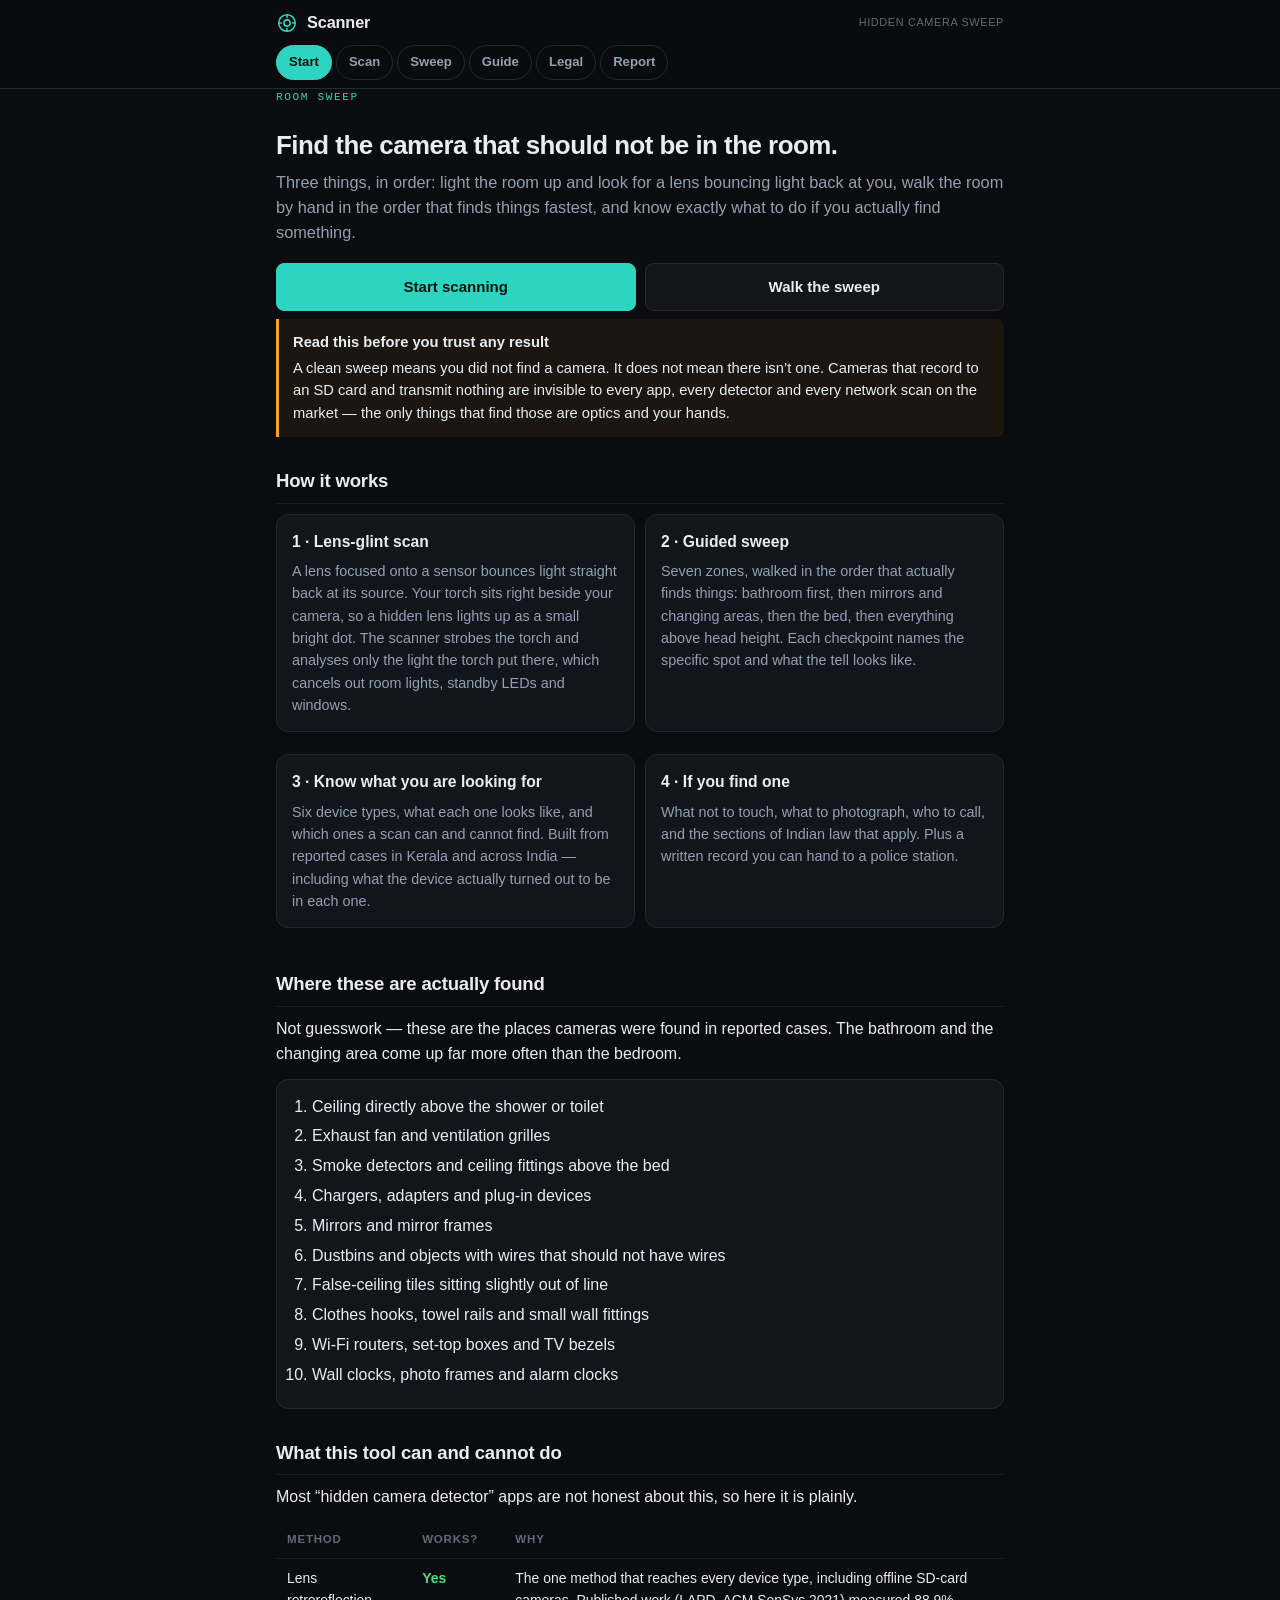
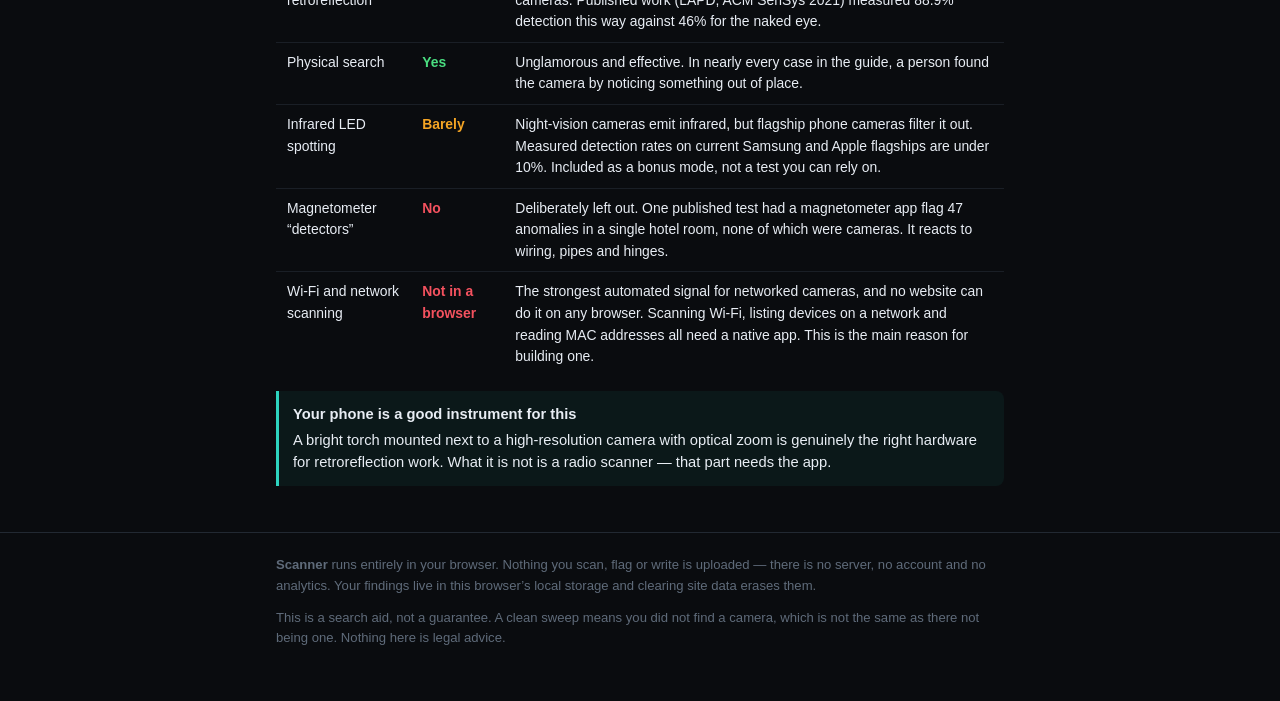
==== index.html @ 2ef31e7d "Add Scanner: browser-based hidden camera sweep tool A static, dependency-free site for sweeping a ro" ====
<!DOCTYPE html>
<html lang="en">
<head>
<meta charset="utf-8">
<meta name="viewport" content="width=device-width, initial-scale=1, viewport-fit=cover">
<title>Scanner &mdash; find hidden cameras in a room</title>
<meta name="description" content="A browser tool for sweeping a room for hidden cameras: lens-glint scanning with your phone camera, a guided physical search, and what to do under Indian law if you find one.">
<meta name="theme-color" content="#0a0c0f">
<link rel="manifest" href="manifest.webmanifest">
<link rel="icon" href="assets/icon.svg" type="image/svg+xml">
<link rel="stylesheet" href="css/app.css">
</head>
<body>
<header class="topbar">
  <div class="topbar-inner">
    <a class="brand" href="index.html">
      <svg width="22" height="22" viewBox="0 0 24 24" fill="none" aria-hidden="true">
        <circle cx="12" cy="12" r="9" stroke="#2dd4bf" stroke-width="1.7"/>
        <circle cx="12" cy="12" r="3.4" stroke="#2dd4bf" stroke-width="1.7"/>
        <path d="M12 3v3M12 18v3M3 12h3M18 12h3" stroke="#2dd4bf" stroke-width="1.7" stroke-linecap="round"/>
      </svg>
      Scanner
    </a>
    <span class="brand-sub">hidden camera sweep</span>
  </div>
  <nav class="tabs" aria-label="Sections">
    <a class="tab" href="index.html">Start</a>
    <a class="tab" href="scan.html">Scan</a>
    <a class="tab" href="sweep.html">Sweep</a>
    <a class="tab" href="guide.html">Guide</a>
    <a class="tab" href="legal.html">Legal</a>
    <a class="tab" href="report.html">Report</a>
  </nav>
</header>

<main class="wrap">

  <p class="eyebrow">Room sweep</p>
  <h1>Find the camera that should not be in the room.</h1>
  <p class="lede">Three things, in order: light the room up and look for a lens bouncing light back at you, walk the room by hand in the order that finds things fastest, and know exactly what to do if you actually find something.</p>

  <div class="btn-row" style="margin: 18px 0 8px;">
    <a class="btn btn-primary" href="scan.html">Start scanning</a>
    <a class="btn" href="sweep.html">Walk the sweep</a>
  </div>

  <div class="note warn">
    <strong>Read this before you trust any result</strong>
    A clean sweep means you did not find a camera. It does not mean there isn&rsquo;t one. Cameras that record to an SD card and transmit nothing are invisible to every app, every detector and every network scan on the market &mdash; the only things that find those are optics and your hands.
  </div>

  <h2>How it works</h2>

  <div class="grid two">
    <a class="card card-link" href="scan.html">
      <h3>1 &middot; Lens-glint scan</h3>
      <p>A lens focused onto a sensor bounces light straight back at its source. Your torch sits right beside your camera, so a hidden lens lights up as a small bright dot. The scanner strobes the torch and analyses only the light the torch put there, which cancels out room lights, standby LEDs and windows.</p>
    </a>
    <a class="card card-link" href="sweep.html">
      <h3>2 &middot; Guided sweep</h3>
      <p>Seven zones, walked in the order that actually finds things: bathroom first, then mirrors and changing areas, then the bed, then everything above head height. Each checkpoint names the specific spot and what the tell looks like.</p>
    </a>
    <a class="card card-link" href="guide.html">
      <h3>3 &middot; Know what you are looking for</h3>
      <p>Six device types, what each one looks like, and which ones a scan can and cannot find. Built from reported cases in Kerala and across India &mdash; including what the device actually turned out to be in each one.</p>
    </a>
    <a class="card card-link" href="legal.html">
      <h3>4 &middot; If you find one</h3>
      <p>What not to touch, what to photograph, who to call, and the sections of Indian law that apply. Plus a written record you can hand to a police station.</p>
    </a>
  </div>

  <h2>Where these are actually found</h2>
  <p>Not guesswork &mdash; these are the places cameras were found in reported cases. The bathroom and the changing area come up far more often than the bedroom.</p>
  <div class="card"><ol id="hotspots" style="margin:0"></ol></div>

  <h2>What this tool can and cannot do</h2>
  <p>Most &ldquo;hidden camera detector&rdquo; apps are not honest about this, so here it is plainly.</p>

  <div class="table-scroll">
    <table>
      <thead><tr><th>Method</th><th>Works?</th><th>Why</th></tr></thead>
      <tbody>
        <tr>
          <td>Lens retroreflection</td>
          <td><span class="yes">Yes</span></td>
          <td>The one method that reaches every device type, including offline SD-card cameras. Published work (LAPD, ACM SenSys 2021) measured 88.9% detection this way against 46% for the naked eye.</td>
        </tr>
        <tr>
          <td>Physical search</td>
          <td><span class="yes">Yes</span></td>
          <td>Unglamorous and effective. In nearly every case in the guide, a person found the camera by noticing something out of place.</td>
        </tr>
        <tr>
          <td>Infrared LED spotting</td>
          <td><span class="partial">Barely</span></td>
          <td>Night-vision cameras emit infrared, but flagship phone cameras filter it out. Measured detection rates on current Samsung and Apple flagships are under 10%. Included as a bonus mode, not a test you can rely on.</td>
        </tr>
        <tr>
          <td>Magnetometer &ldquo;detectors&rdquo;</td>
          <td><span class="no">No</span></td>
          <td>Deliberately left out. One published test had a magnetometer app flag 47 anomalies in a single hotel room, none of which were cameras. It reacts to wiring, pipes and hinges.</td>
        </tr>
        <tr>
          <td>Wi-Fi and network scanning</td>
          <td><span class="no">Not in a browser</span></td>
          <td>The strongest automated signal for networked cameras, and no website can do it on any browser. Scanning Wi-Fi, listing devices on a network and reading MAC addresses all need a native app. This is the main reason for building one.</td>
        </tr>
      </tbody>
    </table>
  </div>

  <div class="note">
    <strong>Your phone is a good instrument for this</strong>
    A bright torch mounted next to a high-resolution camera with optical zoom is genuinely the right hardware for retroreflection work. What it is not is a radio scanner &mdash; that part needs the app.
  </div>

</main>

<footer>
  <div class="wrap">
    <p><strong>Scanner</strong> runs entirely in your browser. Nothing you scan, flag or write is uploaded &mdash; there is no server, no account and no analytics. Your findings live in this browser&rsquo;s local storage and clearing site data erases them.</p>
    <p>This is a search aid, not a guarantee. A clean sweep means you did not find a camera, which is not the same as there not being one. Nothing here is legal advice.</p>
  </div>
</footer>
<script src="js/data.js"></script>
<script src="js/app.js"></script>
<script>
document.addEventListener('DOMContentLoaded', function () {
  var ol = document.getElementById('hotspots');
  HOTSPOTS_TOP.forEach(function (h) {
    var li = document.createElement('li');
    li.textContent = h;
    ol.appendChild(li);
  });
});
</script>
</body>
</html>
---- css/app.css ----
/* Scanner — hidden camera detection field tool.
   Dark-first: this gets used in dim hotel rooms at night. */

:root {
  --bg: #0a0c0f;
  --bg-raised: #12161c;
  --bg-sunken: #06080a;
  --line: #222932;
  --line-soft: #1a1f26;

  --text: #e8edf4;
  --text-dim: #93a0b1;
  --text-faint: #5f6b7a;

  --accent: #2dd4bf;
  --accent-dim: #0f766e;
  --warn: #f5a524;
  --danger: #f4525f;
  --ok: #4ade80;

  --radius: 12px;
  --radius-sm: 8px;
  --gutter: 16px;
  --maxw: 760px;

  --mono: ui-monospace, SFMono-Regular, "SF Mono", Menlo, Consolas, monospace;
  --sans: -apple-system, BlinkMacSystemFont, "Segoe UI", Roboto, "Helvetica Neue", Arial, sans-serif;
}

* { box-sizing: border-box; }

html { -webkit-text-size-adjust: 100%; }

body {
  margin: 0;
  background: var(--bg);
  color: var(--text);
  font-family: var(--sans);
  font-size: 16px;
  line-height: 1.55;
  -webkit-font-smoothing: antialiased;
  overscroll-behavior-y: contain;
}

a { color: var(--accent); text-decoration: none; }
a:hover { text-decoration: underline; }

.wrap {
  max-width: var(--maxw);
  margin: 0 auto;
  padding: 0 var(--gutter);
}

/* ---------- header / nav ---------- */

.topbar {
  position: sticky;
  top: 0;
  z-index: 50;
  background: rgba(10, 12, 15, 0.92);
  backdrop-filter: blur(12px);
  -webkit-backdrop-filter: blur(12px);
  border-bottom: 1px solid var(--line);
}

.topbar-inner {
  max-width: var(--maxw);
  margin: 0 auto;
  padding: 10px var(--gutter);
  display: flex;
  align-items: center;
  gap: 10px;
}

.brand {
  display: flex;
  align-items: center;
  gap: 9px;
  font-weight: 700;
  letter-spacing: -0.01em;
  color: var(--text);
  font-size: 1.02rem;
}
.brand:hover { text-decoration: none; }
.brand svg { display: block; }

.brand-sub {
  font-size: 0.68rem;
  font-weight: 500;
  color: var(--text-faint);
  letter-spacing: 0.06em;
  text-transform: uppercase;
  margin-left: auto;
}

.tabs {
  display: flex;
  gap: 4px;
  overflow-x: auto;
  scrollbar-width: none;
  max-width: var(--maxw);
  margin: 0 auto;
  padding: 0 var(--gutter) 8px;
}
.tabs::-webkit-scrollbar { display: none; }

.tab {
  flex: 0 0 auto;
  padding: 6px 12px;
  border-radius: 999px;
  font-size: 0.82rem;
  font-weight: 600;
  color: var(--text-dim);
  border: 1px solid var(--line);
  white-space: nowrap;
}
.tab:hover { text-decoration: none; color: var(--text); border-color: var(--text-faint); }
.tab[aria-current="page"] {
  background: var(--accent);
  border-color: var(--accent);
  color: #04120f;
}

/* ---------- typography ---------- */

h1 {
  font-size: 1.62rem;
  line-height: 1.22;
  letter-spacing: -0.02em;
  margin: 24px 0 8px;
}
h2 {
  font-size: 1.16rem;
  letter-spacing: -0.01em;
  margin: 30px 0 10px;
  padding-bottom: 7px;
  border-bottom: 1px solid var(--line-soft);
}
h3 { font-size: 0.98rem; margin: 20px 0 6px; }

p { margin: 0 0 12px; }

.lede { color: var(--text-dim); font-size: 1.02rem; }

.eyebrow {
  font-family: var(--mono);
  font-size: 0.7rem;
  letter-spacing: 0.14em;
  text-transform: uppercase;
  color: var(--accent);
  margin: 0 0 4px;
}

small, .small { font-size: 0.82rem; color: var(--text-dim); }

code {
  font-family: var(--mono);
  font-size: 0.86em;
  background: var(--bg-sunken);
  border: 1px solid var(--line-soft);
  padding: 1px 5px;
  border-radius: 5px;
}

ul, ol { padding-left: 20px; margin: 0 0 12px; }
li { margin-bottom: 5px; }

hr { border: 0; border-top: 1px solid var(--line); margin: 28px 0; }

/* ---------- cards / callouts ---------- */

.card {
  background: var(--bg-raised);
  border: 1px solid var(--line);
  border-radius: var(--radius);
  padding: 15px;
  margin: 0 0 12px;
}

.card-link { display: block; color: inherit; }
.card-link:hover { text-decoration: none; border-color: var(--accent-dim); background: #151b22; }
.card-link h3 { margin-top: 0; }
.card-link p { margin-bottom: 0; color: var(--text-dim); font-size: 0.9rem; }

.note {
  border-left: 3px solid var(--accent);
  background: rgba(45, 212, 191, 0.06);
  border-radius: 0 var(--radius-sm) var(--radius-sm) 0;
  padding: 12px 14px;
  margin: 0 0 14px;
  font-size: 0.92rem;
}
.note.warn { border-left-color: var(--warn); background: rgba(245, 165, 36, 0.07); }
.note.danger { border-left-color: var(--danger); background: rgba(244, 82, 95, 0.07); }
.note strong:first-child { display: block; margin-bottom: 3px; }
.note :last-child { margin-bottom: 0; }

/* ---------- buttons ---------- */

.btn {
  display: inline-flex;
  align-items: center;
  justify-content: center;
  gap: 7px;
  min-height: 46px;
  padding: 11px 18px;
  border-radius: var(--radius-sm);
  border: 1px solid var(--line);
  background: var(--bg-raised);
  color: var(--text);
  font: inherit;
  font-weight: 600;
  font-size: 0.94rem;
  cursor: pointer;
  text-align: center;
  -webkit-tap-highlight-color: transparent;
}
.btn:hover { text-decoration: none; border-color: var(--text-faint); }
.btn:active { transform: translateY(1px); }
.btn:disabled { opacity: 0.4; cursor: not-allowed; }

.btn-primary {
  background: var(--accent);
  border-color: var(--accent);
  color: #04120f;
}
.btn-primary:hover { background: #4fe0cf; border-color: #4fe0cf; }

.btn-danger { border-color: var(--danger); color: var(--danger); }
.btn-block { display: flex; width: 100%; }
.btn-sm { min-height: 36px; padding: 7px 12px; font-size: 0.84rem; }

.btn-row { display: flex; gap: 9px; flex-wrap: wrap; }
.btn-row > .btn { flex: 1 1 140px; }

/* ---------- scanner ---------- */

.stage {
  position: relative;
  width: 100%;
  aspect-ratio: 3 / 4;
  background: #000;
  border-radius: var(--radius);
  overflow: hidden;
  border: 1px solid var(--line);
}
@media (min-width: 620px) { .stage { aspect-ratio: 4 / 3; } }

.stage video,
.stage canvas.overlay {
  position: absolute;
  inset: 0;
  width: 100%;
  height: 100%;
}
.stage video { object-fit: cover; }
.stage canvas.overlay { object-fit: cover; pointer-events: none; }

.stage-msg {
  position: absolute;
  inset: 0;
  display: flex;
  flex-direction: column;
  align-items: center;
  justify-content: center;
  gap: 10px;
  text-align: center;
  padding: 24px;
  color: var(--text-dim);
  font-size: 0.9rem;
}

.hud {
  position: absolute;
  left: 10px;
  top: 10px;
  right: 10px;
  display: flex;
  align-items: flex-start;
  justify-content: space-between;
  gap: 8px;
  pointer-events: none;
}

.hud-pill {
  font-family: var(--mono);
  font-size: 0.68rem;
  letter-spacing: 0.06em;
  text-transform: uppercase;
  background: rgba(6, 8, 10, 0.78);
  border: 1px solid var(--line);
  border-radius: 999px;
  padding: 4px 10px;
  color: var(--text-dim);
  backdrop-filter: blur(6px);
  -webkit-backdrop-filter: blur(6px);
}
.hud-pill.hot { border-color: var(--danger); color: var(--danger); }
.hud-pill.live { border-color: var(--accent); color: var(--accent); }

.verdict {
  margin: 10px 0 0;
  padding: 13px 15px;
  border-radius: var(--radius);
  border: 1px solid var(--line);
  background: var(--bg-raised);
  display: flex;
  align-items: center;
  gap: 12px;
  min-height: 62px;
}
.verdict-dot {
  flex: 0 0 auto;
  width: 11px; height: 11px;
  border-radius: 50%;
  background: var(--text-faint);
}
.verdict.clear { border-color: var(--accent-dim); }
.verdict.clear .verdict-dot { background: var(--ok); box-shadow: 0 0 10px var(--ok); }
.verdict.maybe { border-color: var(--warn); }
.verdict.maybe .verdict-dot { background: var(--warn); box-shadow: 0 0 10px var(--warn); }
.verdict.hit { border-color: var(--danger); background: rgba(244, 82, 95, 0.08); }
.verdict.hit .verdict-dot { background: var(--danger); box-shadow: 0 0 12px var(--danger); }
.verdict-text { flex: 1; min-width: 0; }
.verdict-title { font-weight: 700; font-size: 0.98rem; }
.verdict-sub { font-size: 0.83rem; color: var(--text-dim); }

/* mode switch */
.segmented {
  display: flex;
  gap: 4px;
  background: var(--bg-sunken);
  border: 1px solid var(--line);
  border-radius: var(--radius-sm);
  padding: 4px;
  margin: 12px 0;
}
.segmented button {
  flex: 1;
  min-height: 40px;
  border: 0;
  border-radius: 6px;
  background: transparent;
  color: var(--text-dim);
  font: inherit;
  font-size: 0.85rem;
  font-weight: 600;
  cursor: pointer;
  -webkit-tap-highlight-color: transparent;
}
.segmented button[aria-pressed="true"] { background: var(--accent); color: #04120f; }

.slider-row { display: flex; align-items: center; gap: 12px; margin: 4px 0 10px; }
.slider-row label { font-size: 0.85rem; color: var(--text-dim); flex: 0 0 auto; }
.slider-row input[type="range"] { flex: 1; accent-color: var(--accent); min-height: 32px; }
.slider-row output { font-family: var(--mono); font-size: 0.8rem; color: var(--accent); min-width: 3ch; text-align: right; }

/* ---------- sweep ---------- */

.progress {
  height: 5px;
  border-radius: 999px;
  background: var(--bg-sunken);
  border: 1px solid var(--line-soft);
  overflow: hidden;
  margin: 12px 0;
}
.progress > i {
  display: block;
  height: 100%;
  background: var(--accent);
  transition: width 0.25s ease;
}

.zone-nav { display: flex; gap: 5px; overflow-x: auto; scrollbar-width: none; padding-bottom: 6px; margin-bottom: 4px; }
.zone-nav::-webkit-scrollbar { display: none; }
.zone-chip {
  flex: 0 0 auto;
  border: 1px solid var(--line);
  background: var(--bg-raised);
  color: var(--text-dim);
  border-radius: 999px;
  padding: 6px 12px;
  font: inherit;
  font-size: 0.8rem;
  font-weight: 600;
  cursor: pointer;
  white-space: nowrap;
}
.zone-chip[aria-pressed="true"] { border-color: var(--accent); color: var(--accent); }
.zone-chip.done { border-color: var(--accent-dim); color: var(--ok); }

.check {
  display: flex;
  gap: 12px;
  padding: 13px 0;
  border-bottom: 1px solid var(--line-soft);
  align-items: flex-start;
}
.check:last-child { border-bottom: 0; }
.check-body { flex: 1; min-width: 0; }
.check-title { font-weight: 600; font-size: 0.95rem; margin-bottom: 2px; }
.check-hint { font-size: 0.85rem; color: var(--text-dim); }
.check-case {
  font-size: 0.78rem;
  color: var(--text-faint);
  margin-top: 4px;
  font-style: italic;
}
.check-acts { display: flex; flex-direction: column; gap: 5px; flex: 0 0 auto; }
.check-acts button {
  width: 42px; height: 34px;
  border-radius: 7px;
  border: 1px solid var(--line);
  background: var(--bg-sunken);
  color: var(--text-faint);
  font: inherit; font-size: 0.95rem;
  cursor: pointer;
  -webkit-tap-highlight-color: transparent;
}
.check-acts button[aria-pressed="true"][data-act="ok"] { border-color: var(--ok); color: var(--ok); }
.check-acts button[aria-pressed="true"][data-act="flag"] { border-color: var(--danger); color: var(--danger); background: rgba(244,82,95,0.1); }
.check.flagged { background: rgba(244, 82, 95, 0.05); }

/* ---------- tables ---------- */

.table-scroll { overflow-x: auto; margin: 0 0 14px; -webkit-overflow-scrolling: touch; }
table { border-collapse: collapse; width: 100%; font-size: 0.87rem; min-width: 480px; }
th, td { text-align: left; padding: 9px 11px; border-bottom: 1px solid var(--line-soft); vertical-align: top; }
th { color: var(--text-faint); font-size: 0.72rem; text-transform: uppercase; letter-spacing: 0.07em; font-weight: 600; }
tbody tr:last-child td { border-bottom: 0; }
td .yes { color: var(--ok); font-weight: 700; }
td .no { color: var(--danger); font-weight: 700; }
td .partial { color: var(--warn); font-weight: 700; }

/* ---------- misc ---------- */

.grid { display: grid; gap: 10px; }
@media (min-width: 560px) { .grid.two { grid-template-columns: 1fr 1fr; } }

.tag {
  display: inline-block;
  font-family: var(--mono);
  font-size: 0.68rem;
  letter-spacing: 0.05em;
  text-transform: uppercase;
  padding: 2px 7px;
  border-radius: 4px;
  border: 1px solid var(--line);
  color: var(--text-faint);
  margin-right: 5px;
}
.tag.web { border-color: var(--accent-dim); color: var(--accent); }
.tag.app { border-color: var(--warn); color: var(--warn); }

.empty { color: var(--text-faint); font-style: italic; padding: 18px 0; text-align: center; }

.findings-item {
  border: 1px solid var(--line);
  border-left: 3px solid var(--danger);
  border-radius: var(--radius-sm);
  padding: 11px 13px;
  margin-bottom: 9px;
  background: var(--bg-raised);
}
.findings-item h4 { margin: 0 0 3px; font-size: 0.93rem; }
.findings-item .meta { font-family: var(--mono); font-size: 0.73rem; color: var(--text-faint); }

textarea.report-out {
  width: 100%;
  min-height: 280px;
  background: var(--bg-sunken);
  border: 1px solid var(--line);
  border-radius: var(--radius-sm);
  color: var(--text);
  font-family: var(--mono);
  font-size: 0.8rem;
  line-height: 1.5;
  padding: 12px;
  resize: vertical;
}

footer {
  margin-top: 46px;
  padding: 22px 0 40px;
  border-top: 1px solid var(--line);
  color: var(--text-faint);
  font-size: 0.82rem;
}
footer a { color: var(--text-dim); }

.sr-only {
  position: absolute; width: 1px; height: 1px;
  padding: 0; margin: -1px; overflow: hidden;
  clip: rect(0,0,0,0); white-space: nowrap; border: 0;
}
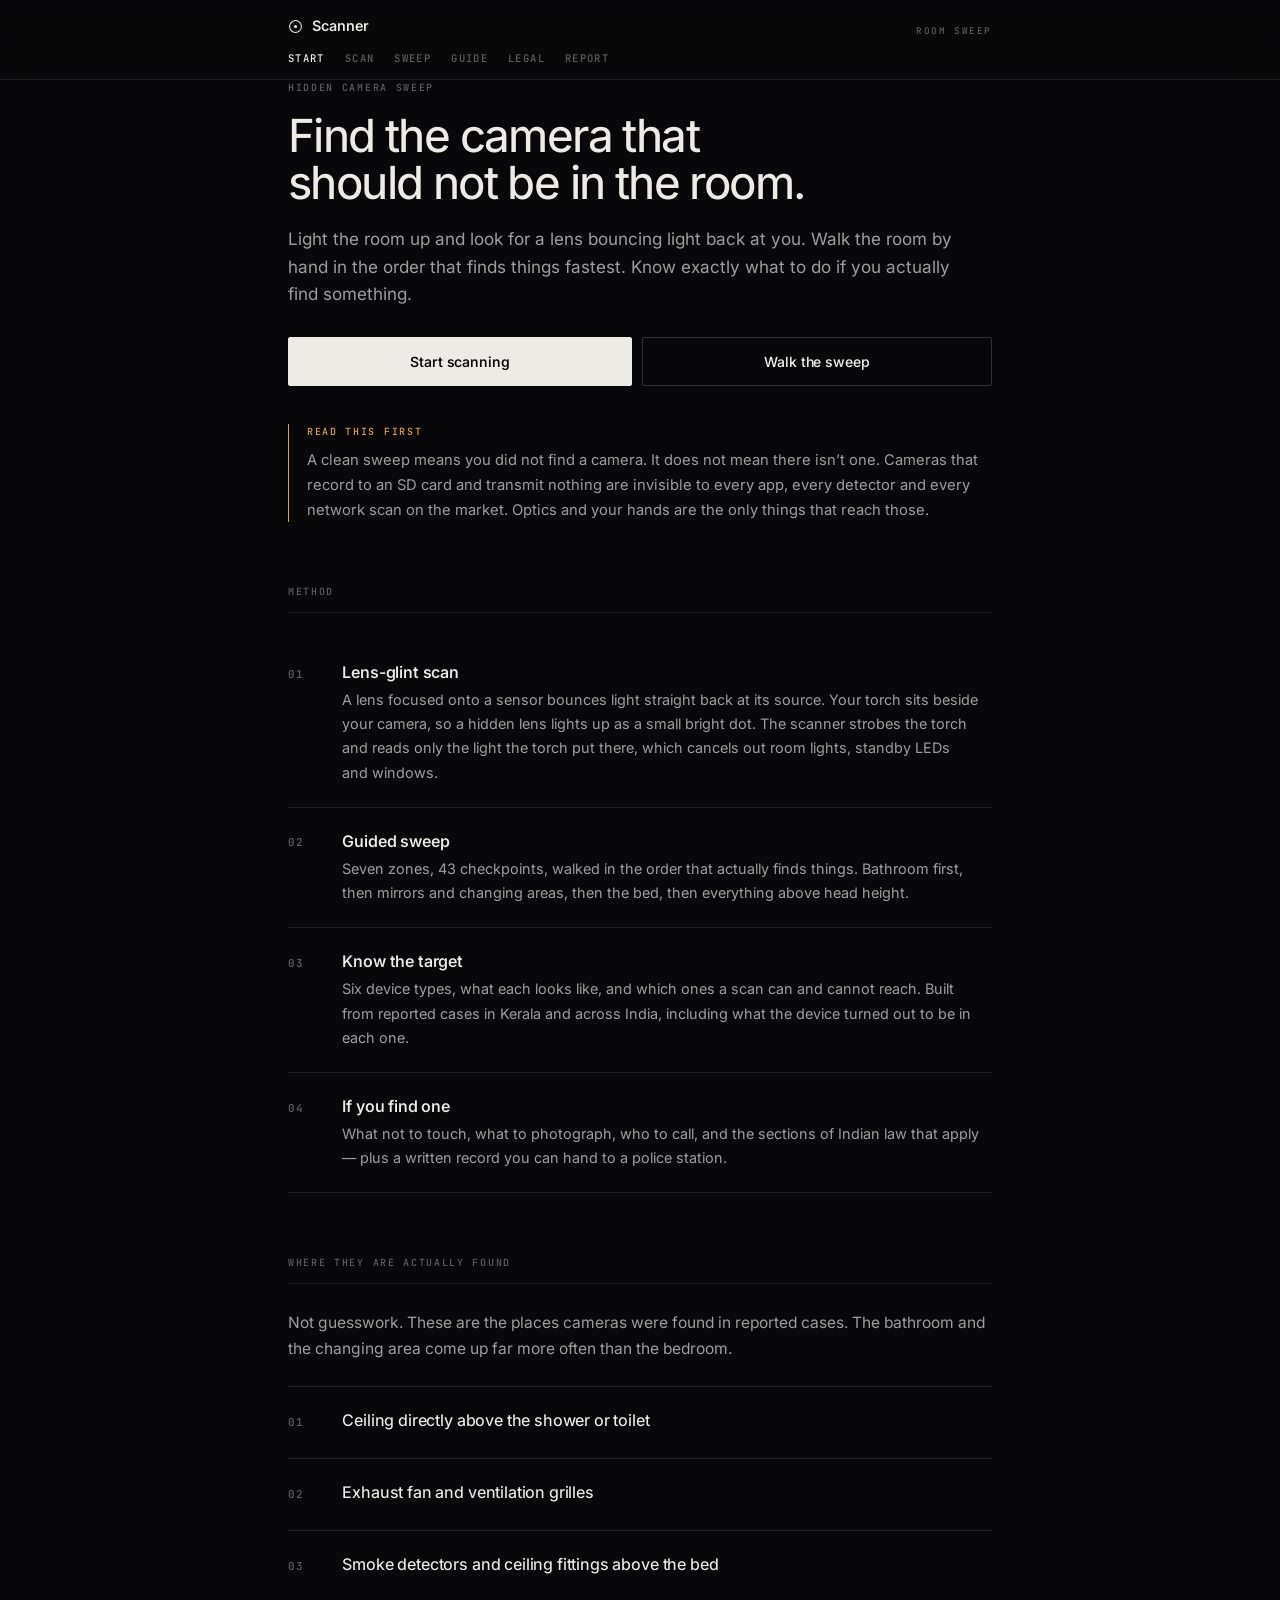
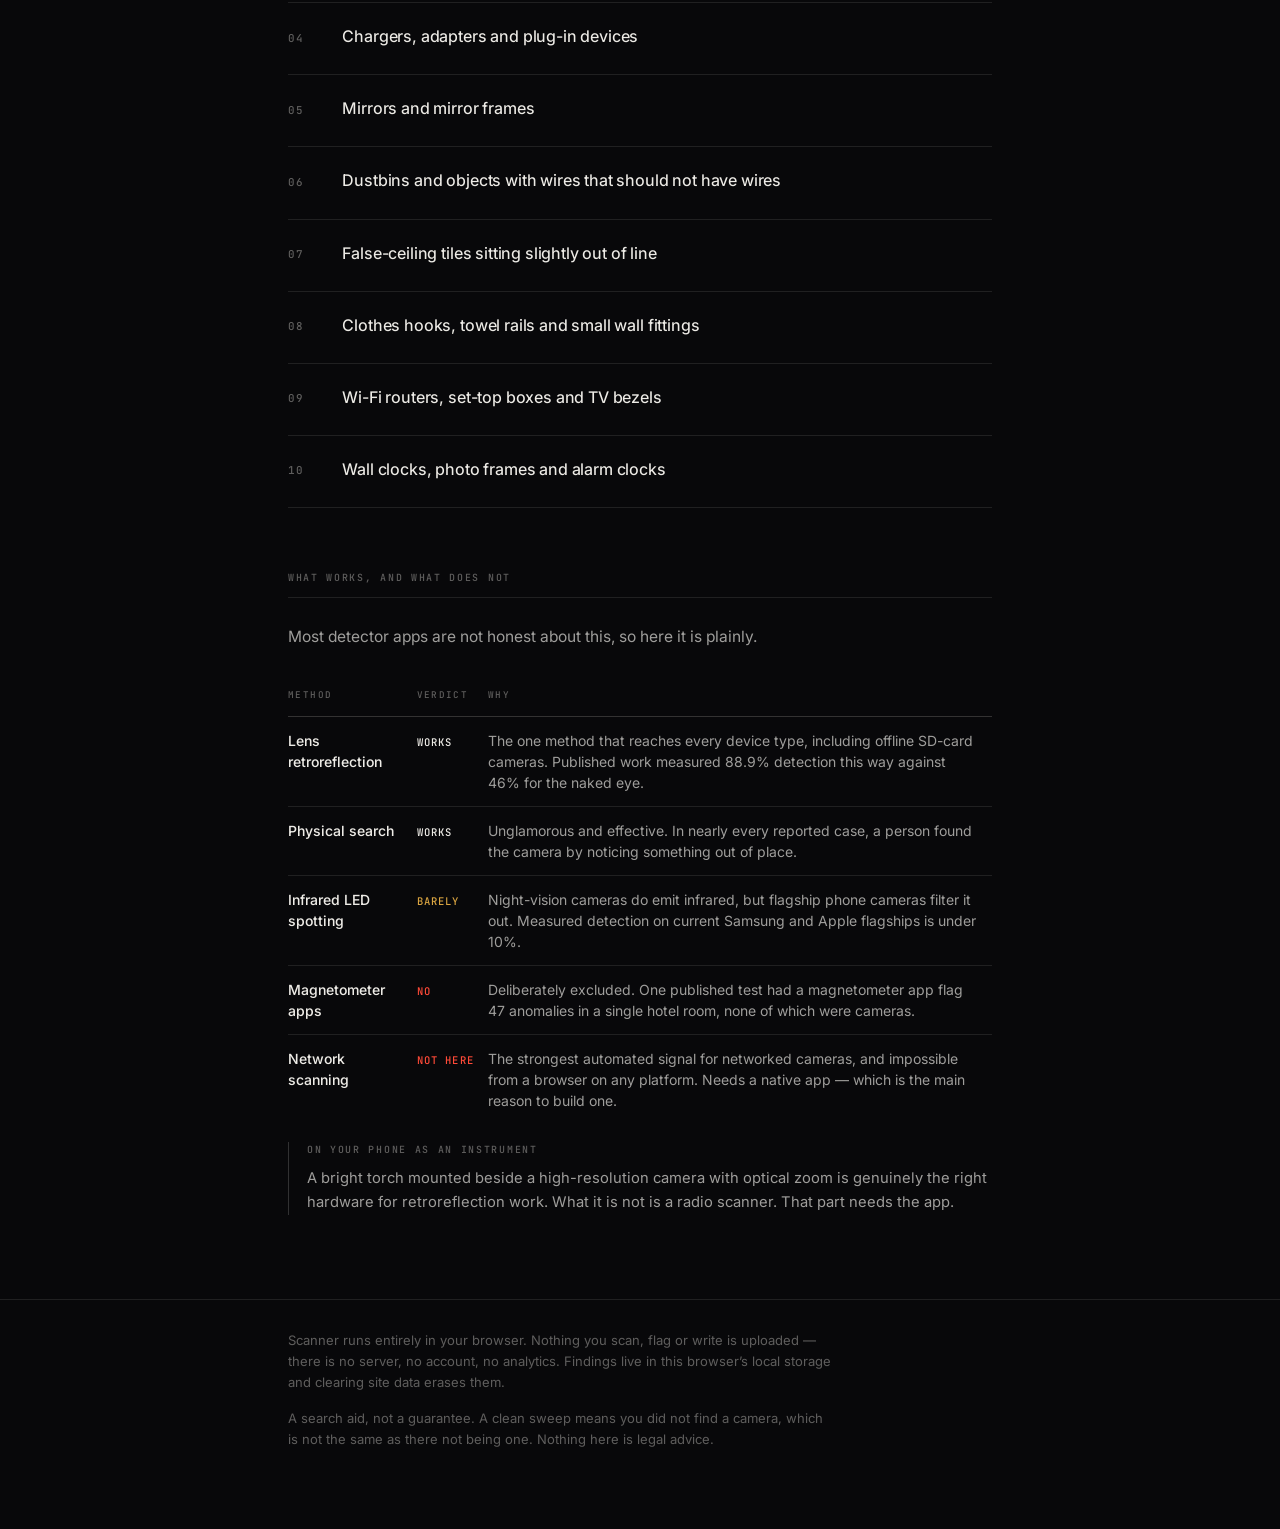
==== commit e2b9edeb: "Redesign: monochrome instrument in place of the dashboard look The first pass defaulted to the gener" ====
--- a/index.html
+++ b/index.html
@@ -5,133 +5,152 @@
 <meta name="viewport" content="width=device-width, initial-scale=1, viewport-fit=cover">
 <title>Scanner &mdash; find hidden cameras in a room</title>
 <meta name="description" content="A browser tool for sweeping a room for hidden cameras: lens-glint scanning with your phone camera, a guided physical search, and what to do under Indian law if you find one.">
-<meta name="theme-color" content="#0a0c0f">
+<meta name="theme-color" content="#08080a">
 <link rel="manifest" href="manifest.webmanifest">
 <link rel="icon" href="assets/icon.svg" type="image/svg+xml">
+<link rel="preload" href="assets/fonts/inter-latin.woff2" as="font" type="font/woff2" crossorigin>
+<link rel="preload" href="assets/fonts/jetbrains-latin.woff2" as="font" type="font/woff2" crossorigin>
 <link rel="stylesheet" href="css/app.css">
 </head>
 <body>
-<header class="topbar">
-  <div class="topbar-inner">
-    <a class="brand" href="index.html">
-      <svg width="22" height="22" viewBox="0 0 24 24" fill="none" aria-hidden="true">
-        <circle cx="12" cy="12" r="9" stroke="#2dd4bf" stroke-width="1.7"/>
-        <circle cx="12" cy="12" r="3.4" stroke="#2dd4bf" stroke-width="1.7"/>
-        <path d="M12 3v3M12 18v3M3 12h3M18 12h3" stroke="#2dd4bf" stroke-width="1.7" stroke-linecap="round"/>
+<header class="masthead">
+  <div class="masthead__bar">
+    <a class="mark" href="index.html">
+      <svg width="15" height="15" viewBox="0 0 16 16" fill="none" aria-hidden="true">
+        <circle cx="8" cy="8" r="6.3" stroke="currentColor" stroke-width="1.1"/>
+        <circle cx="8" cy="8" r="1.7" fill="currentColor"/>
       </svg>
       Scanner
     </a>
-    <span class="brand-sub">hidden camera sweep</span>
+    <span class="mark__meta">Room sweep</span>
   </div>
-  <nav class="tabs" aria-label="Sections">
-    <a class="tab" href="index.html">Start</a>
-    <a class="tab" href="scan.html">Scan</a>
-    <a class="tab" href="sweep.html">Sweep</a>
-    <a class="tab" href="guide.html">Guide</a>
-    <a class="tab" href="legal.html">Legal</a>
-    <a class="tab" href="report.html">Report</a>
+  <nav class="nav" aria-label="Sections">
+    <a href="index.html">Start</a>
+    <a href="scan.html">Scan</a>
+    <a href="sweep.html">Sweep</a>
+    <a href="guide.html">Guide</a>
+    <a href="legal.html">Legal</a>
+    <a href="report.html">Report</a>
   </nav>
 </header>
 
-<main class="wrap">
+<main class="wrap wrap--wide">
 
-  <p class="eyebrow">Room sweep</p>
-  <h1>Find the camera that should not be in the room.</h1>
-  <p class="lede">Three things, in order: light the room up and look for a lens bouncing light back at you, walk the room by hand in the order that finds things fastest, and know exactly what to do if you actually find something.</p>
+  <p class="label">Hidden camera sweep</p>
+  <h1 class="display">Find the camera that should not be in the room.</h1>
+  <p class="lead">Light the room up and look for a lens bouncing light back at you. Walk the room by hand in the order that finds things fastest. Know exactly what to do if you actually find something.</p>
 
-  <div class="btn-row" style="margin: 18px 0 8px;">
-    <a class="btn btn-primary" href="scan.html">Start scanning</a>
+  <div class="row" style="margin-bottom:38px">
+    <a class="btn btn--primary" href="scan.html">Start scanning</a>
     <a class="btn" href="sweep.html">Walk the sweep</a>
   </div>
 
-  <div class="note warn">
-    <strong>Read this before you trust any result</strong>
-    A clean sweep means you did not find a camera. It does not mean there isn&rsquo;t one. Cameras that record to an SD card and transmit nothing are invisible to every app, every detector and every network scan on the market &mdash; the only things that find those are optics and your hands.
+  <div class="aside aside--caution">
+    <span class="label">Read this first</span>
+    <p>A clean sweep means you did not find a camera. It does not mean there isn&rsquo;t one. Cameras that record to an SD card and transmit nothing are invisible to every app, every detector and every network scan on the market. Optics and your hands are the only things that reach those.</p>
   </div>
 
-  <h2>How it works</h2>
+  <section class="sec">
+    <span class="label">Method</span>
+    <div class="index">
+      <a class="index__row" href="scan.html">
+        <span class="index__num">01</span>
+        <span class="index__body">
+          <h3>Lens-glint scan</h3>
+          <p>A lens focused onto a sensor bounces light straight back at its source. Your torch sits beside your camera, so a hidden lens lights up as a small bright dot. The scanner strobes the torch and reads only the light the torch put there, which cancels out room lights, standby LEDs and windows.</p>
+        </span>
+      </a>
+      <a class="index__row" href="sweep.html">
+        <span class="index__num">02</span>
+        <span class="index__body">
+          <h3>Guided sweep</h3>
+          <p>Seven zones, 43 checkpoints, walked in the order that actually finds things. Bathroom first, then mirrors and changing areas, then the bed, then everything above head height.</p>
+        </span>
+      </a>
+      <a class="index__row" href="guide.html">
+        <span class="index__num">03</span>
+        <span class="index__body">
+          <h3>Know the target</h3>
+          <p>Six device types, what each looks like, and which ones a scan can and cannot reach. Built from reported cases in Kerala and across India, including what the device turned out to be in each one.</p>
+        </span>
+      </a>
+      <a class="index__row" href="legal.html">
+        <span class="index__num">04</span>
+        <span class="index__body">
+          <h3>If you find one</h3>
+          <p>What not to touch, what to photograph, who to call, and the sections of Indian law that apply &mdash; plus a written record you can hand to a police station.</p>
+        </span>
+      </a>
+    </div>
+  </section>
 
-  <div class="grid two">
-    <a class="card card-link" href="scan.html">
-      <h3>1 &middot; Lens-glint scan</h3>
-      <p>A lens focused onto a sensor bounces light straight back at its source. Your torch sits right beside your camera, so a hidden lens lights up as a small bright dot. The scanner strobes the torch and analyses only the light the torch put there, which cancels out room lights, standby LEDs and windows.</p>
-    </a>
-    <a class="card card-link" href="sweep.html">
-      <h3>2 &middot; Guided sweep</h3>
-      <p>Seven zones, walked in the order that actually finds things: bathroom first, then mirrors and changing areas, then the bed, then everything above head height. Each checkpoint names the specific spot and what the tell looks like.</p>
-    </a>
-    <a class="card card-link" href="guide.html">
-      <h3>3 &middot; Know what you are looking for</h3>
-      <p>Six device types, what each one looks like, and which ones a scan can and cannot find. Built from reported cases in Kerala and across India &mdash; including what the device actually turned out to be in each one.</p>
-    </a>
-    <a class="card card-link" href="legal.html">
-      <h3>4 &middot; If you find one</h3>
-      <p>What not to touch, what to photograph, who to call, and the sections of Indian law that apply. Plus a written record you can hand to a police station.</p>
-    </a>
-  </div>
+  <section class="sec">
+    <span class="label">Where they are actually found</span>
+    <p class="muted" style="margin-bottom:24px">Not guesswork. These are the places cameras were found in reported cases. The bathroom and the changing area come up far more often than the bedroom.</p>
+    <div class="index" id="hotspots"></div>
+  </section>
 
-  <h2>Where these are actually found</h2>
-  <p>Not guesswork &mdash; these are the places cameras were found in reported cases. The bathroom and the changing area come up far more often than the bedroom.</p>
-  <div class="card"><ol id="hotspots" style="margin:0"></ol></div>
+  <section class="sec">
+    <span class="label">What works, and what does not</span>
+    <p class="muted" style="margin-bottom:24px">Most detector apps are not honest about this, so here it is plainly.</p>
+    <div class="tablewrap">
+      <table>
+        <thead><tr><th>Method</th><th>Verdict</th><th>Why</th></tr></thead>
+        <tbody>
+          <tr>
+            <td>Lens retroreflection</td>
+            <td><span class="v v--yes">Works</span></td>
+            <td>The one method that reaches every device type, including offline SD-card cameras. Published work measured 88.9% detection this way against 46% for the naked eye.</td>
+          </tr>
+          <tr>
+            <td>Physical search</td>
+            <td><span class="v v--yes">Works</span></td>
+            <td>Unglamorous and effective. In nearly every reported case, a person found the camera by noticing something out of place.</td>
+          </tr>
+          <tr>
+            <td>Infrared LED spotting</td>
+            <td><span class="v v--part">Barely</span></td>
+            <td>Night-vision cameras do emit infrared, but flagship phone cameras filter it out. Measured detection on current Samsung and Apple flagships is under 10%.</td>
+          </tr>
+          <tr>
+            <td>Magnetometer apps</td>
+            <td><span class="v v--no">No</span></td>
+            <td>Deliberately excluded. One published test had a magnetometer app flag 47 anomalies in a single hotel room, none of which were cameras.</td>
+          </tr>
+          <tr>
+            <td>Network scanning</td>
+            <td><span class="v v--no">Not here</span></td>
+            <td>The strongest automated signal for networked cameras, and impossible from a browser on any platform. Needs a native app &mdash; which is the main reason to build one.</td>
+          </tr>
+        </tbody>
+      </table>
+    </div>
 
-  <h2>What this tool can and cannot do</h2>
-  <p>Most &ldquo;hidden camera detector&rdquo; apps are not honest about this, so here it is plainly.</p>
-
-  <div class="table-scroll">
-    <table>
-      <thead><tr><th>Method</th><th>Works?</th><th>Why</th></tr></thead>
-      <tbody>
-        <tr>
-          <td>Lens retroreflection</td>
-          <td><span class="yes">Yes</span></td>
-          <td>The one method that reaches every device type, including offline SD-card cameras. Published work (LAPD, ACM SenSys 2021) measured 88.9% detection this way against 46% for the naked eye.</td>
-        </tr>
-        <tr>
-          <td>Physical search</td>
-          <td><span class="yes">Yes</span></td>
-          <td>Unglamorous and effective. In nearly every case in the guide, a person found the camera by noticing something out of place.</td>
-        </tr>
-        <tr>
-          <td>Infrared LED spotting</td>
-          <td><span class="partial">Barely</span></td>
-          <td>Night-vision cameras emit infrared, but flagship phone cameras filter it out. Measured detection rates on current Samsung and Apple flagships are under 10%. Included as a bonus mode, not a test you can rely on.</td>
-        </tr>
-        <tr>
-          <td>Magnetometer &ldquo;detectors&rdquo;</td>
-          <td><span class="no">No</span></td>
-          <td>Deliberately left out. One published test had a magnetometer app flag 47 anomalies in a single hotel room, none of which were cameras. It reacts to wiring, pipes and hinges.</td>
-        </tr>
-        <tr>
-          <td>Wi-Fi and network scanning</td>
-          <td><span class="no">Not in a browser</span></td>
-          <td>The strongest automated signal for networked cameras, and no website can do it on any browser. Scanning Wi-Fi, listing devices on a network and reading MAC addresses all need a native app. This is the main reason for building one.</td>
-        </tr>
-      </tbody>
-    </table>
-  </div>
-
-  <div class="note">
-    <strong>Your phone is a good instrument for this</strong>
-    A bright torch mounted next to a high-resolution camera with optical zoom is genuinely the right hardware for retroreflection work. What it is not is a radio scanner &mdash; that part needs the app.
-  </div>
+    <div class="aside">
+      <span class="label">On your phone as an instrument</span>
+      <p>A bright torch mounted beside a high-resolution camera with optical zoom is genuinely the right hardware for retroreflection work. What it is not is a radio scanner. That part needs the app.</p>
+    </div>
+  </section>
 
 </main>
 
 <footer>
-  <div class="wrap">
-    <p><strong>Scanner</strong> runs entirely in your browser. Nothing you scan, flag or write is uploaded &mdash; there is no server, no account and no analytics. Your findings live in this browser&rsquo;s local storage and clearing site data erases them.</p>
-    <p>This is a search aid, not a guarantee. A clean sweep means you did not find a camera, which is not the same as there not being one. Nothing here is legal advice.</p>
+  <div class="wrap wrap--wide">
+    <p>Scanner runs entirely in your browser. Nothing you scan, flag or write is uploaded &mdash; there is no server, no account, no analytics. Findings live in this browser&rsquo;s local storage and clearing site data erases them.</p>
+    <p>A search aid, not a guarantee. A clean sweep means you did not find a camera, which is not the same as there not being one. Nothing here is legal advice.</p>
   </div>
 </footer>
 <script src="js/data.js"></script>
 <script src="js/app.js"></script>
 <script>
 document.addEventListener('DOMContentLoaded', function () {
-  var ol = document.getElementById('hotspots');
-  HOTSPOTS_TOP.forEach(function (h) {
-    var li = document.createElement('li');
-    li.textContent = h;
-    ol.appendChild(li);
+  var host = document.getElementById('hotspots');
+  HOTSPOTS_TOP.forEach(function (h, i) {
+    var row = document.createElement('div');
+    row.className = 'index__row';
+    row.innerHTML = '<span class="index__num">' + String(i + 1).padStart(2, '0') + '</span>' +
+                    '<span class="index__body"><h3 style="font-weight:460">' + h + '</h3></span>';
+    host.appendChild(row);
   });
 });
 </script>
--- a/css/app.css
+++ b/css/app.css
@@ -1,199 +1,339 @@
-/* Scanner — hidden camera detection field tool.
-   Dark-first: this gets used in dim hotel rooms at night. */
+/* ============================================================
+   Scanner
+
+   Design rules, held to throughout:
+
+   1. The interface is monochrome until it finds something.
+      Colour is information here, not decoration. Red means a
+      detection or a danger; amber means uncertain. Nothing else
+      in the entire interface is coloured, so when colour appears
+      it means something.
+
+   2. No cards. Hairline rules and space do the separating.
+
+   3. Geometry is square. Radii are 0-3px. This is an instrument,
+      not a dashboard.
+
+   4. Prose is Inter. Every number, label, state and timestamp is
+      mono. That split is what makes readings look like readings.
+
+   5. Display type is set light and tight. Weight is not emphasis.
+   ============================================================ */
+
+@font-face {
+  font-family: 'Inter';
+  src: url('../assets/fonts/inter-latin.woff2') format('woff2');
+  font-weight: 100 900;
+  font-style: normal;
+  font-display: swap;
+}
+
+@font-face {
+  font-family: 'JetBrains Mono';
+  src: url('../assets/fonts/jetbrains-latin.woff2') format('woff2');
+  font-weight: 100 800;
+  font-style: normal;
+  font-display: swap;
+}
 
 :root {
-  --bg: #0a0c0f;
-  --bg-raised: #12161c;
-  --bg-sunken: #06080a;
-  --line: #222932;
-  --line-soft: #1a1f26;
-
-  --text: #e8edf4;
-  --text-dim: #93a0b1;
-  --text-faint: #5f6b7a;
-
-  --accent: #2dd4bf;
-  --accent-dim: #0f766e;
-  --warn: #f5a524;
-  --danger: #f4525f;
-  --ok: #4ade80;
-
-  --radius: 12px;
-  --radius-sm: 8px;
-  --gutter: 16px;
-  --maxw: 760px;
-
-  --mono: ui-monospace, SFMono-Regular, "SF Mono", Menlo, Consolas, monospace;
-  --sans: -apple-system, BlinkMacSystemFont, "Segoe UI", Roboto, "Helvetica Neue", Arial, sans-serif;
-}
-
-* { box-sizing: border-box; }
-
-html { -webkit-text-size-adjust: 100%; }
+  --bg:       #08080a;
+  --bg-lift:  #0d0d10;
+
+  --line:     rgba(240, 238, 232, 0.10);
+  --line-2:   rgba(240, 238, 232, 0.18);
+
+  --fg:       #edebe6;
+  --fg-2:     rgba(237, 235, 230, 0.66);
+  --fg-3:     rgba(237, 235, 230, 0.38);
+
+  --signal:   #ff4a38;
+  --caution:  #d9a441;
+
+  --sans: 'Inter', -apple-system, BlinkMacSystemFont, 'Segoe UI', Roboto, sans-serif;
+  --mono: 'JetBrains Mono', ui-monospace, SFMono-Regular, Menlo, Consolas, monospace;
+
+  --measure: 42rem;
+  --wide:    48rem;
+  --gutter:  22px;
+}
+
+@media (min-width: 600px) { :root { --gutter: 32px; } }
+
+*, *::before, *::after { box-sizing: border-box; }
+
+/* component display rules were beating the hidden attribute */
+[hidden] { display: none !important; }
+
+html {
+  -webkit-text-size-adjust: 100%;
+  scroll-behavior: smooth;
+}
 
 body {
   margin: 0;
   background: var(--bg);
-  color: var(--text);
+  color: var(--fg);
   font-family: var(--sans);
-  font-size: 16px;
-  line-height: 1.55;
+  font-size: 15.5px;
+  line-height: 1.68;
+  font-optical-sizing: auto;
   -webkit-font-smoothing: antialiased;
+  -moz-osx-font-smoothing: grayscale;
+  font-feature-settings: 'cv05' 1, 'ss03' 1;
   overscroll-behavior-y: contain;
 }
 
-a { color: var(--accent); text-decoration: none; }
-a:hover { text-decoration: underline; }
+::selection { background: var(--fg); color: var(--bg); }
+
+:focus-visible {
+  outline: 1px solid var(--fg-2);
+  outline-offset: 3px;
+  border-radius: 1px;
+}
+
+a { color: inherit; text-decoration: none; }
 
 .wrap {
-  max-width: var(--maxw);
+  max-width: var(--measure);
   margin: 0 auto;
   padding: 0 var(--gutter);
 }
-
-/* ---------- header / nav ---------- */
-
-.topbar {
+.wrap--wide { max-width: var(--wide); }
+
+/* ---------- masthead ---------- */
+
+.masthead {
   position: sticky;
   top: 0;
-  z-index: 50;
-  background: rgba(10, 12, 15, 0.92);
-  backdrop-filter: blur(12px);
-  -webkit-backdrop-filter: blur(12px);
-  border-bottom: 1px solid var(--line);
-}
-
-.topbar-inner {
-  max-width: var(--maxw);
+  z-index: 60;
+  background: color-mix(in srgb, var(--bg) 88%, transparent);
+  backdrop-filter: saturate(160%) blur(14px);
+  -webkit-backdrop-filter: saturate(160%) blur(14px);
+  border-bottom: 1px solid var(--line);
+}
+
+.masthead__bar {
+  max-width: var(--wide);
   margin: 0 auto;
-  padding: 10px var(--gutter);
+  padding: 14px var(--gutter) 0;
   display: flex;
-  align-items: center;
-  gap: 10px;
-}
-
-.brand {
-  display: flex;
+  align-items: baseline;
+  gap: 12px;
+}
+
+.mark {
+  display: inline-flex;
   align-items: center;
   gap: 9px;
-  font-weight: 700;
-  letter-spacing: -0.01em;
-  color: var(--text);
-  font-size: 1.02rem;
-}
-.brand:hover { text-decoration: none; }
-.brand svg { display: block; }
-
-.brand-sub {
-  font-size: 0.68rem;
-  font-weight: 500;
-  color: var(--text-faint);
-  letter-spacing: 0.06em;
-  text-transform: uppercase;
+  font-size: 0.9rem;
+  font-weight: 560;
+  letter-spacing: -0.005em;
+}
+.mark svg { display: block; flex: none; align-self: center; }
+
+.mark__meta {
   margin-left: auto;
-}
-
-.tabs {
+  font-family: var(--mono);
+  font-size: 0.58rem;
+  font-weight: 500;
+  letter-spacing: 0.17em;
+  text-transform: uppercase;
+  color: var(--fg-3);
+}
+
+.nav {
+  max-width: var(--wide);
+  margin: 0 auto;
+  padding: 11px var(--gutter) 0;
   display: flex;
-  gap: 4px;
+  gap: 20px;
   overflow-x: auto;
   scrollbar-width: none;
-  max-width: var(--maxw);
-  margin: 0 auto;
-  padding: 0 var(--gutter) 8px;
-}
-.tabs::-webkit-scrollbar { display: none; }
-
-.tab {
-  flex: 0 0 auto;
-  padding: 6px 12px;
-  border-radius: 999px;
-  font-size: 0.82rem;
-  font-weight: 600;
-  color: var(--text-dim);
-  border: 1px solid var(--line);
+}
+.nav::-webkit-scrollbar { display: none; }
+
+.nav a {
+  flex: none;
+  position: relative;
+  padding-bottom: 11px;
+  font-family: var(--mono);
+  font-size: 0.66rem;
+  font-weight: 500;
+  letter-spacing: 0.13em;
+  text-transform: uppercase;
+  color: var(--fg-3);
   white-space: nowrap;
-}
-.tab:hover { text-decoration: none; color: var(--text); border-color: var(--text-faint); }
-.tab[aria-current="page"] {
-  background: var(--accent);
-  border-color: var(--accent);
-  color: #04120f;
-}
-
-/* ---------- typography ---------- */
-
-h1 {
-  font-size: 1.62rem;
-  line-height: 1.22;
+  transition: color 0.15s ease;
+}
+.nav a:hover { color: var(--fg-2); }
+.nav a[aria-current="page"] { color: var(--fg); }
+.nav a[aria-current="page"]::after {
+  content: '';
+  position: absolute;
+  left: 0; right: 0; bottom: -1px;
+  height: 1px;
+  background: var(--fg);
+}
+
+/* ---------- type ---------- */
+
+.display {
+  font-size: clamp(2rem, 8.4vw, 2.85rem);
+  line-height: 1.04;
+  letter-spacing: -0.035em;
+  font-weight: 450;
+  margin: 0 0 20px;
+  text-wrap: balance;
+}
+
+.lead {
+  font-size: 1.0625rem;
+  line-height: 1.62;
+  color: var(--fg-2);
+  margin: 0 0 28px;
+  text-wrap: pretty;
+}
+
+p { margin: 0 0 15px; text-wrap: pretty; }
+
+.label {
+  font-family: var(--mono);
+  font-size: 0.62rem;
+  font-weight: 500;
+  letter-spacing: 0.17em;
+  text-transform: uppercase;
+  color: var(--fg-3);
+  font-variant-numeric: tabular-nums;
+}
+
+/* section: mono label over a hairline, then content.
+   Scoped to the FIRST child so form labels and notes inside a
+   section do not each get ruled off as though they were headings. */
+.sec { margin-top: 62px; }
+.sec > .label:first-child {
+  display: block;
+  padding-bottom: 11px;
+  border-bottom: 1px solid var(--line);
+  margin-bottom: 26px;
+}
+
+h2 {
+  font-size: 1.32rem;
+  line-height: 1.24;
   letter-spacing: -0.02em;
-  margin: 24px 0 8px;
-}
-h2 {
-  font-size: 1.16rem;
+  font-weight: 480;
+  margin: 0 0 14px;
+}
+
+h3 {
+  font-size: 1rem;
+  line-height: 1.38;
   letter-spacing: -0.01em;
-  margin: 30px 0 10px;
-  padding-bottom: 7px;
-  border-bottom: 1px solid var(--line-soft);
-}
-h3 { font-size: 0.98rem; margin: 20px 0 6px; }
-
-p { margin: 0 0 12px; }
-
-.lede { color: var(--text-dim); font-size: 1.02rem; }
-
-.eyebrow {
-  font-family: var(--mono);
-  font-size: 0.7rem;
-  letter-spacing: 0.14em;
-  text-transform: uppercase;
-  color: var(--accent);
-  margin: 0 0 4px;
-}
-
-small, .small { font-size: 0.82rem; color: var(--text-dim); }
+  font-weight: 560;
+  margin: 0 0 6px;
+}
+
+.muted { color: var(--fg-2); }
+.small { font-size: 0.87rem; line-height: 1.58; color: var(--fg-2); }
+
+strong { font-weight: 580; color: var(--fg); }
+em { font-style: italic; }
+
+ul, ol { padding-left: 1.15em; margin: 0 0 15px; }
+li { margin-bottom: 9px; padding-left: 0.2em; }
+li::marker { color: var(--fg-3); }
 
 code {
   font-family: var(--mono);
-  font-size: 0.86em;
-  background: var(--bg-sunken);
-  border: 1px solid var(--line-soft);
-  padding: 1px 5px;
-  border-radius: 5px;
-}
-
-ul, ol { padding-left: 20px; margin: 0 0 12px; }
-li { margin-bottom: 5px; }
-
-hr { border: 0; border-top: 1px solid var(--line); margin: 28px 0; }
-
-/* ---------- cards / callouts ---------- */
-
-.card {
-  background: var(--bg-raised);
-  border: 1px solid var(--line);
-  border-radius: var(--radius);
-  padding: 15px;
-  margin: 0 0 12px;
-}
-
-.card-link { display: block; color: inherit; }
-.card-link:hover { text-decoration: none; border-color: var(--accent-dim); background: #151b22; }
-.card-link h3 { margin-top: 0; }
-.card-link p { margin-bottom: 0; color: var(--text-dim); font-size: 0.9rem; }
-
-.note {
-  border-left: 3px solid var(--accent);
-  background: rgba(45, 212, 191, 0.06);
-  border-radius: 0 var(--radius-sm) var(--radius-sm) 0;
-  padding: 12px 14px;
-  margin: 0 0 14px;
-  font-size: 0.92rem;
-}
-.note.warn { border-left-color: var(--warn); background: rgba(245, 165, 36, 0.07); }
-.note.danger { border-left-color: var(--danger); background: rgba(244, 82, 95, 0.07); }
-.note strong:first-child { display: block; margin-bottom: 3px; }
-.note :last-child { margin-bottom: 0; }
+  font-size: 0.85em;
+  color: var(--fg-2);
+}
+
+/* ---------- aside: replaces the coloured callout box ---------- */
+
+.aside {
+  border-left: 1px solid var(--line-2);
+  padding-left: 18px;
+  margin: 0 0 22px;
+}
+.aside > .label { display: block; margin-bottom: 7px; }
+.aside p { color: var(--fg-2); font-size: 0.92rem; margin-bottom: 9px; }
+.aside ul { margin-bottom: 0; }
+.aside li { color: var(--fg-2); font-size: 0.92rem; }
+.aside > :last-child { margin-bottom: 0; }
+
+.aside--alert { border-left-color: var(--signal); }
+.aside--alert > .label { color: var(--signal); }
+.aside--caution { border-left-color: var(--caution); }
+.aside--caution > .label { color: var(--caution); }
+
+/* ---------- indexed rows: the numbered-step pattern ---------- */
+
+.index { border-top: 1px solid var(--line); }
+
+.index__row {
+  display: grid;
+  grid-template-columns: 2.4rem 1fr;
+  gap: 0 16px;
+  padding: 22px 0;
+  border-bottom: 1px solid var(--line);
+  align-items: start;
+}
+a.index__row { transition: opacity 0.15s ease; }
+a.index__row:hover { opacity: 0.66; }
+
+.index__num {
+  font-family: var(--mono);
+  font-size: 0.68rem;
+  font-weight: 500;
+  letter-spacing: 0.08em;
+  color: var(--fg-3);
+  padding-top: 0.34em;
+  font-variant-numeric: tabular-nums;
+}
+
+.index__body h3 { margin-bottom: 5px; }
+.index__body p { color: var(--fg-2); font-size: 0.9rem; margin-bottom: 0; }
+
+/* ---------- entries: guide / case list ---------- */
+
+.entry {
+  padding: 26px 0;
+  border-bottom: 1px solid var(--line);
+}
+.entry:first-child { border-top: 1px solid var(--line); }
+
+/* a section label already rules off; do not double it */
+.sec > .label:first-child + .index,
+.sec > .label:first-child + .legend,
+.sec > .label:first-child + .contacts,
+.sec > .label:first-child + .checks,
+.sec > .label:first-child + .entry,
+.sec > .label:first-child + div > .entry:first-child { border-top: 0; }
+.entry > p { color: var(--fg-2); font-size: 0.93rem; }
+.entry__head {
+  display: flex;
+  align-items: baseline;
+  gap: 12px;
+  margin-bottom: 9px;
+}
+.entry__head h3 { margin: 0; }
+.entry__head .label { margin-left: auto; flex: none; }
+
+.field {
+  display: grid;
+  grid-template-columns: 5.4rem 1fr;
+  gap: 0 14px;
+  margin-top: 9px;
+  align-items: start;
+}
+.field > .label { padding-top: 0.28em; }
+.field > span { font-size: 0.89rem; color: var(--fg-2); line-height: 1.55; }
+@media (max-width: 420px) {
+  .field { grid-template-columns: 1fr; gap: 2px; }
+  .field > .label { padding-top: 0; }
+}
 
 /* ---------- buttons ---------- */
 
@@ -201,296 +341,496 @@
   display: inline-flex;
   align-items: center;
   justify-content: center;
-  gap: 7px;
+  gap: 8px;
   min-height: 46px;
-  padding: 11px 18px;
-  border-radius: var(--radius-sm);
-  border: 1px solid var(--line);
-  background: var(--bg-raised);
-  color: var(--text);
-  font: inherit;
-  font-weight: 600;
-  font-size: 0.94rem;
+  padding: 12px 20px;
+  border: 1px solid var(--line-2);
+  border-radius: 2px;
+  background: transparent;
+  color: var(--fg);
+  font-family: var(--sans);
+  font-size: 0.875rem;
+  font-weight: 520;
+  letter-spacing: -0.005em;
   cursor: pointer;
-  text-align: center;
   -webkit-tap-highlight-color: transparent;
-}
-.btn:hover { text-decoration: none; border-color: var(--text-faint); }
-.btn:active { transform: translateY(1px); }
-.btn:disabled { opacity: 0.4; cursor: not-allowed; }
-
-.btn-primary {
-  background: var(--accent);
-  border-color: var(--accent);
-  color: #04120f;
-}
-.btn-primary:hover { background: #4fe0cf; border-color: #4fe0cf; }
-
-.btn-danger { border-color: var(--danger); color: var(--danger); }
-.btn-block { display: flex; width: 100%; }
-.btn-sm { min-height: 36px; padding: 7px 12px; font-size: 0.84rem; }
-
-.btn-row { display: flex; gap: 9px; flex-wrap: wrap; }
-.btn-row > .btn { flex: 1 1 140px; }
-
-/* ---------- scanner ---------- */
-
-.stage {
+  transition: border-color 0.15s ease, background 0.15s ease, opacity 0.15s ease;
+}
+.btn:hover { border-color: var(--fg-3); background: rgba(240, 238, 232, 0.03); }
+.btn:disabled { opacity: 0.3; cursor: not-allowed; }
+.btn:disabled:hover { border-color: var(--line-2); background: transparent; }
+
+.btn--primary {
+  background: var(--fg);
+  border-color: var(--fg);
+  color: var(--bg);
+  font-weight: 560;
+}
+.btn--primary:hover { background: #fff; border-color: #fff; }
+
+.btn--alert { border-color: rgba(255, 74, 56, 0.4); color: var(--signal); }
+.btn--alert:hover { border-color: var(--signal); background: rgba(255, 74, 56, 0.06); }
+
+.btn--sm { min-height: 38px; padding: 9px 14px; font-size: 0.8rem; }
+.btn--block { display: flex; width: 100%; }
+
+.row { display: flex; gap: 10px; flex-wrap: wrap; }
+.row > .btn { flex: 1 1 auto; }
+
+/* ---------- viewfinder ---------- */
+
+.finder {
   position: relative;
   width: 100%;
   aspect-ratio: 3 / 4;
   background: #000;
-  border-radius: var(--radius);
+  border: 1px solid var(--line);
+  border-radius: 2px;
   overflow: hidden;
-  border: 1px solid var(--line);
-}
-@media (min-width: 620px) { .stage { aspect-ratio: 4 / 3; } }
-
-.stage video,
-.stage canvas.overlay {
+}
+@media (min-width: 600px) { .finder { aspect-ratio: 4 / 3; } }
+
+.finder video,
+.finder canvas {
   position: absolute;
   inset: 0;
   width: 100%;
   height: 100%;
-}
-.stage video { object-fit: cover; }
-.stage canvas.overlay { object-fit: cover; pointer-events: none; }
-
-.stage-msg {
+  object-fit: cover;
+}
+.finder canvas { pointer-events: none; }
+
+/* rangefinder corner ticks */
+.finder__ticks { position: absolute; inset: 13px; pointer-events: none; }
+.finder__ticks span {
+  position: absolute;
+  width: 15px; height: 15px;
+  border: 0 solid rgba(240, 238, 232, 0.28);
+}
+.finder__ticks span:nth-child(1) { top: 0; left: 0; border-top-width: 1px; border-left-width: 1px; }
+.finder__ticks span:nth-child(2) { top: 0; right: 0; border-top-width: 1px; border-right-width: 1px; }
+.finder__ticks span:nth-child(3) { bottom: 0; left: 0; border-bottom-width: 1px; border-left-width: 1px; }
+.finder__ticks span:nth-child(4) { bottom: 0; right: 0; border-bottom-width: 1px; border-right-width: 1px; }
+
+.finder__hud {
+  position: absolute;
+  top: 12px; left: 42px; right: 42px;   /* inboard of the corner ticks */
+  display: flex;
+  justify-content: space-between;
+  gap: 10px;
+  pointer-events: none;
+}
+.finder__hud span {
+  font-family: var(--mono);
+  font-size: 0.58rem;
+  font-weight: 500;
+  letter-spacing: 0.15em;
+  text-transform: uppercase;
+  color: var(--fg-3);
+  background: rgba(8, 8, 10, 0.6);
+  padding: 3px 7px;
+  border-radius: 1px;
+}
+.finder__hud span.is-live { color: var(--fg-2); }
+.finder__hud span.is-hot { color: var(--signal); }
+
+.finder__msg {
   position: absolute;
   inset: 0;
   display: flex;
-  flex-direction: column;
   align-items: center;
   justify-content: center;
-  gap: 10px;
   text-align: center;
-  padding: 24px;
-  color: var(--text-dim);
-  font-size: 0.9rem;
-}
-
-.hud {
+  padding: 40px 30px;
+  font-size: 0.875rem;
+  color: var(--fg-3);
+  text-wrap: pretty;
+}
+
+/* ---------- readout: the verdict, as an instrument panel ---------- */
+
+.readout {
+  border-top: 1px solid var(--line);
+  border-bottom: 1px solid var(--line);
+  padding: 15px 0 17px;
+  margin: 14px 0 22px;
+}
+
+.readout__top {
+  display: flex;
+  align-items: baseline;
+  justify-content: space-between;
+  gap: 12px;
+  margin-bottom: 11px;
+}
+.readout__state {
+  font-family: var(--mono);
+  font-size: 0.62rem;
+  font-weight: 500;
+  letter-spacing: 0.17em;
+  text-transform: uppercase;
+  color: var(--fg-3);
+}
+.readout__pct {
+  font-family: var(--mono);
+  font-size: 1.05rem;
+  font-weight: 500;
+  letter-spacing: -0.02em;
+  color: var(--fg-3);
+  font-variant-numeric: tabular-nums;
+}
+
+.meter {
+  height: 2px;
+  background: var(--line);
+  overflow: hidden;
+  margin-bottom: 12px;
+}
+.meter > i {
+  display: block;
+  height: 100%;
+  width: 0;
+  background: var(--fg-3);
+  transition: width 0.3s cubic-bezier(0.2, 0, 0, 1), background 0.3s ease;
+}
+
+.readout__title { font-size: 0.95rem; font-weight: 540; margin-bottom: 2px; }
+.readout__sub { font-size: 0.855rem; color: var(--fg-2); line-height: 1.55; text-wrap: pretty; }
+
+.readout.is-maybe .readout__state,
+.readout.is-maybe .readout__pct { color: var(--caution); }
+.readout.is-maybe .meter > i { background: var(--caution); }
+
+.readout.is-hit .readout__state,
+.readout.is-hit .readout__pct { color: var(--signal); }
+.readout.is-hit .meter > i { background: var(--signal); }
+.readout.is-hit .readout__title { color: var(--signal); }
+
+/* ---------- segmented control ---------- */
+
+.seg {
+  display: flex;
+  border: 1px solid var(--line);
+  border-radius: 2px;
+  margin: 0 0 12px;
+  overflow: hidden;
+}
+.seg button {
+  flex: 1;
+  min-height: 42px;
+  border: 0;
+  border-right: 1px solid var(--line);
+  background: transparent;
+  color: var(--fg-3);
+  font-family: var(--mono);
+  font-size: 0.64rem;
+  font-weight: 500;
+  letter-spacing: 0.15em;
+  text-transform: uppercase;
+  cursor: pointer;
+  -webkit-tap-highlight-color: transparent;
+  transition: color 0.15s ease, background 0.15s ease;
+}
+.seg button:last-child { border-right: 0; }
+.seg button:hover { color: var(--fg-2); }
+.seg button[aria-pressed="true"] {
+  background: var(--fg);
+  color: var(--bg);
+}
+
+/* ---------- sliders ---------- */
+
+.ctl {
+  display: grid;
+  grid-template-columns: 5.6rem 1fr 3rem;
+  align-items: center;
+  gap: 14px;
+  padding: 13px 0;
+  border-bottom: 1px solid var(--line);
+}
+.ctl:first-of-type { border-top: 1px solid var(--line); }
+.ctl > label { font-family: var(--mono); font-size: 0.62rem; font-weight: 500; letter-spacing: 0.15em; text-transform: uppercase; color: var(--fg-3); }
+.ctl > output { font-family: var(--mono); font-size: 0.78rem; color: var(--fg-2); text-align: right; font-variant-numeric: tabular-nums; }
+
+input[type="range"] {
+  -webkit-appearance: none;
+  appearance: none;
+  width: 100%;
+  height: 22px;
+  background: transparent;
+  cursor: pointer;
+}
+input[type="range"]::-webkit-slider-runnable-track { height: 1px; background: var(--line-2); }
+input[type="range"]::-moz-range-track { height: 1px; background: var(--line-2); }
+input[type="range"]::-webkit-slider-thumb {
+  -webkit-appearance: none;
+  width: 11px; height: 11px;
+  border-radius: 50%;
+  background: var(--fg);
+  margin-top: -5px;
+}
+input[type="range"]::-moz-range-thumb {
+  width: 11px; height: 11px;
+  border: 0;
+  border-radius: 50%;
+  background: var(--fg);
+}
+
+/* ---------- sweep ---------- */
+
+.zones {
+  display: flex;
+  gap: 18px;
+  overflow-x: auto;
+  scrollbar-width: none;
+  border-bottom: 1px solid var(--line);
+  margin-bottom: 18px;
+}
+.zones::-webkit-scrollbar { display: none; }
+
+.zones button {
+  flex: none;
+  position: relative;
+  border: 0;
+  background: transparent;
+  padding: 16px 0 13px;
+  font-family: var(--mono);
+  font-size: 0.63rem;
+  font-weight: 500;
+  letter-spacing: 0.13em;
+  text-transform: uppercase;
+  color: var(--fg-3);
+  white-space: nowrap;
+  cursor: pointer;
+  -webkit-tap-highlight-color: transparent;
+  transition: color 0.15s ease;
+}
+.zones button:hover { color: var(--fg-2); }
+.zones button.is-done { color: var(--fg-2); }
+.zones button[aria-pressed="true"] { color: var(--fg); }
+.zones button[aria-pressed="true"]::after {
+  content: '';
   position: absolute;
-  left: 10px;
-  top: 10px;
-  right: 10px;
-  display: flex;
-  align-items: flex-start;
-  justify-content: space-between;
-  gap: 8px;
-  pointer-events: none;
-}
-
-.hud-pill {
-  font-family: var(--mono);
-  font-size: 0.68rem;
-  letter-spacing: 0.06em;
-  text-transform: uppercase;
-  background: rgba(6, 8, 10, 0.78);
-  border: 1px solid var(--line);
-  border-radius: 999px;
-  padding: 4px 10px;
-  color: var(--text-dim);
-  backdrop-filter: blur(6px);
-  -webkit-backdrop-filter: blur(6px);
-}
-.hud-pill.hot { border-color: var(--danger); color: var(--danger); }
-.hud-pill.live { border-color: var(--accent); color: var(--accent); }
-
-.verdict {
-  margin: 10px 0 0;
-  padding: 13px 15px;
-  border-radius: var(--radius);
-  border: 1px solid var(--line);
-  background: var(--bg-raised);
+  left: 0; right: 0; bottom: -1px;
+  height: 1px;
+  background: var(--fg);
+}
+
+.prog {
   display: flex;
   align-items: center;
-  gap: 12px;
-  min-height: 62px;
-}
-.verdict-dot {
-  flex: 0 0 auto;
-  width: 11px; height: 11px;
-  border-radius: 50%;
-  background: var(--text-faint);
-}
-.verdict.clear { border-color: var(--accent-dim); }
-.verdict.clear .verdict-dot { background: var(--ok); box-shadow: 0 0 10px var(--ok); }
-.verdict.maybe { border-color: var(--warn); }
-.verdict.maybe .verdict-dot { background: var(--warn); box-shadow: 0 0 10px var(--warn); }
-.verdict.hit { border-color: var(--danger); background: rgba(244, 82, 95, 0.08); }
-.verdict.hit .verdict-dot { background: var(--danger); box-shadow: 0 0 12px var(--danger); }
-.verdict-text { flex: 1; min-width: 0; }
-.verdict-title { font-weight: 700; font-size: 0.98rem; }
-.verdict-sub { font-size: 0.83rem; color: var(--text-dim); }
-
-/* mode switch */
-.segmented {
-  display: flex;
-  gap: 4px;
-  background: var(--bg-sunken);
+  gap: 14px;
+  margin: 20px 0 46px;
+}
+.prog__bar { flex: 1; height: 1px; background: var(--line); }
+.prog__bar > i { display: block; height: 100%; background: var(--fg-2); transition: width 0.3s cubic-bezier(0.2,0,0,1); }
+.prog__txt {
+  font-family: var(--mono);
+  font-size: 0.6rem;
+  letter-spacing: 0.13em;
+  text-transform: uppercase;
+  color: var(--fg-3);
+  white-space: nowrap;
+  font-variant-numeric: tabular-nums;
+}
+
+.checks { border-top: 1px solid var(--line); }
+
+.check {
+  display: grid;
+  grid-template-columns: 1fr 4.2rem;
+  gap: 0 18px;
+  padding: 20px 0;
+  border-bottom: 1px solid var(--line);
+  position: relative;
+}
+.check.is-flagged { border-left: 1px solid var(--signal); padding-left: 16px; margin-left: -17px; }
+
+.check__t { font-size: 0.94rem; font-weight: 540; line-height: 1.42; margin-bottom: 5px; }
+.check__h { font-size: 0.865rem; color: var(--fg-2); line-height: 1.55; }
+.check__c {
+  font-size: 0.8rem;
+  color: var(--fg-3);
+  line-height: 1.5;
+  margin-top: 8px;
+  padding-left: 12px;
+  border-left: 1px solid var(--line);
+}
+
+.check__acts { display: flex; flex-direction: column; gap: 6px; }
+.check__acts button {
+  height: 30px;
   border: 1px solid var(--line);
-  border-radius: var(--radius-sm);
-  padding: 4px;
-  margin: 12px 0;
-}
-.segmented button {
-  flex: 1;
-  min-height: 40px;
-  border: 0;
-  border-radius: 6px;
+  border-radius: 2px;
   background: transparent;
-  color: var(--text-dim);
-  font: inherit;
-  font-size: 0.85rem;
-  font-weight: 600;
+  color: var(--fg-3);
+  font-family: var(--mono);
+  font-size: 0.55rem;
+  font-weight: 500;
+  letter-spacing: 0.12em;
+  text-transform: uppercase;
   cursor: pointer;
   -webkit-tap-highlight-color: transparent;
-}
-.segmented button[aria-pressed="true"] { background: var(--accent); color: #04120f; }
-
-.slider-row { display: flex; align-items: center; gap: 12px; margin: 4px 0 10px; }
-.slider-row label { font-size: 0.85rem; color: var(--text-dim); flex: 0 0 auto; }
-.slider-row input[type="range"] { flex: 1; accent-color: var(--accent); min-height: 32px; }
-.slider-row output { font-family: var(--mono); font-size: 0.8rem; color: var(--accent); min-width: 3ch; text-align: right; }
-
-/* ---------- sweep ---------- */
-
-.progress {
-  height: 5px;
-  border-radius: 999px;
-  background: var(--bg-sunken);
-  border: 1px solid var(--line-soft);
-  overflow: hidden;
-  margin: 12px 0;
-}
-.progress > i {
-  display: block;
-  height: 100%;
-  background: var(--accent);
-  transition: width 0.25s ease;
-}
-
-.zone-nav { display: flex; gap: 5px; overflow-x: auto; scrollbar-width: none; padding-bottom: 6px; margin-bottom: 4px; }
-.zone-nav::-webkit-scrollbar { display: none; }
-.zone-chip {
-  flex: 0 0 auto;
+  transition: all 0.15s ease;
+}
+.check__acts button:hover { border-color: var(--fg-3); color: var(--fg-2); }
+.check__acts button[aria-pressed="true"][data-act="ok"] {
+  background: var(--fg); border-color: var(--fg); color: var(--bg);
+}
+.check__acts button[aria-pressed="true"][data-act="flag"] {
+  background: var(--signal); border-color: var(--signal); color: #fff;
+}
+
+/* ---------- tables ---------- */
+
+.tablewrap { overflow-x: auto; -webkit-overflow-scrolling: touch; margin: 0 0 18px; }
+table { border-collapse: collapse; width: 100%; font-size: 0.875rem; min-width: 460px; }
+th, td { text-align: left; padding: 13px 14px 13px 0; border-bottom: 1px solid var(--line); vertical-align: top; }
+th {
+  font-family: var(--mono);
+  font-size: 0.58rem;
+  font-weight: 500;
+  letter-spacing: 0.15em;
+  text-transform: uppercase;
+  color: var(--fg-3);
+  border-bottom-color: var(--line-2);
+  white-space: nowrap;
+}
+td { color: var(--fg-2); line-height: 1.5; }
+td:first-child { color: var(--fg); font-weight: 520; }
+tbody tr:last-child td { border-bottom: 0; }
+
+.v {
+  font-family: var(--mono);
+  font-size: 0.66rem;
+  font-weight: 500;
+  letter-spacing: 0.11em;
+  text-transform: uppercase;
+  white-space: nowrap;
+}
+.v--yes { color: var(--fg); }
+.v--no { color: var(--signal); }
+.v--part { color: var(--caution); }
+
+/* ---------- findings / report ---------- */
+
+.finding {
+  border-left: 1px solid var(--signal);
+  padding: 2px 0 2px 18px;
+  margin-bottom: 26px;
+}
+.finding h3 { margin-bottom: 4px; }
+.finding .label { display: block; margin-bottom: 7px; }
+.finding p { font-size: 0.88rem; color: var(--fg-2); margin-bottom: 10px; }
+
+.field-in {
+  width: 100%;
+  padding: 11px 0;
+  border: 0;
+  border-bottom: 1px solid var(--line-2);
+  background: transparent;
+  color: var(--fg);
+  font-family: var(--sans);
+  font-size: 0.94rem;
+  border-radius: 0;
+}
+.field-in::placeholder { color: var(--fg-3); }
+.field-in:focus { outline: none; border-bottom-color: var(--fg-2); }
+
+.field-label { display: block; margin-bottom: 2px; margin-top: 20px; }
+
+textarea.draft {
+  width: 100%;
+  min-height: 300px;
+  padding: 18px;
   border: 1px solid var(--line);
-  background: var(--bg-raised);
-  color: var(--text-dim);
-  border-radius: 999px;
-  padding: 6px 12px;
-  font: inherit;
-  font-size: 0.8rem;
-  font-weight: 600;
-  cursor: pointer;
-  white-space: nowrap;
-}
-.zone-chip[aria-pressed="true"] { border-color: var(--accent); color: var(--accent); }
-.zone-chip.done { border-color: var(--accent-dim); color: var(--ok); }
-
-.check {
-  display: flex;
-  gap: 12px;
-  padding: 13px 0;
-  border-bottom: 1px solid var(--line-soft);
-  align-items: flex-start;
-}
-.check:last-child { border-bottom: 0; }
-.check-body { flex: 1; min-width: 0; }
-.check-title { font-weight: 600; font-size: 0.95rem; margin-bottom: 2px; }
-.check-hint { font-size: 0.85rem; color: var(--text-dim); }
-.check-case {
-  font-size: 0.78rem;
-  color: var(--text-faint);
-  margin-top: 4px;
-  font-style: italic;
-}
-.check-acts { display: flex; flex-direction: column; gap: 5px; flex: 0 0 auto; }
-.check-acts button {
-  width: 42px; height: 34px;
-  border-radius: 7px;
-  border: 1px solid var(--line);
-  background: var(--bg-sunken);
-  color: var(--text-faint);
-  font: inherit; font-size: 0.95rem;
-  cursor: pointer;
-  -webkit-tap-highlight-color: transparent;
-}
-.check-acts button[aria-pressed="true"][data-act="ok"] { border-color: var(--ok); color: var(--ok); }
-.check-acts button[aria-pressed="true"][data-act="flag"] { border-color: var(--danger); color: var(--danger); background: rgba(244,82,95,0.1); }
-.check.flagged { background: rgba(244, 82, 95, 0.05); }
-
-/* ---------- tables ---------- */
-
-.table-scroll { overflow-x: auto; margin: 0 0 14px; -webkit-overflow-scrolling: touch; }
-table { border-collapse: collapse; width: 100%; font-size: 0.87rem; min-width: 480px; }
-th, td { text-align: left; padding: 9px 11px; border-bottom: 1px solid var(--line-soft); vertical-align: top; }
-th { color: var(--text-faint); font-size: 0.72rem; text-transform: uppercase; letter-spacing: 0.07em; font-weight: 600; }
-tbody tr:last-child td { border-bottom: 0; }
-td .yes { color: var(--ok); font-weight: 700; }
-td .no { color: var(--danger); font-weight: 700; }
-td .partial { color: var(--warn); font-weight: 700; }
+  border-radius: 2px;
+  background: var(--bg-lift);
+  color: var(--fg-2);
+  font-family: var(--mono);
+  font-size: 0.74rem;
+  line-height: 1.66;
+  resize: vertical;
+}
+textarea.draft:focus { outline: none; border-color: var(--line-2); }
+
+.empty {
+  padding: 46px 0;
+  text-align: center;
+  color: var(--fg-3);
+  font-size: 0.9rem;
+  border-top: 1px solid var(--line);
+  border-bottom: 1px solid var(--line);
+}
 
 /* ---------- misc ---------- */
 
-.grid { display: grid; gap: 10px; }
-@media (min-width: 560px) { .grid.two { grid-template-columns: 1fr 1fr; } }
-
-.tag {
-  display: inline-block;
-  font-family: var(--mono);
-  font-size: 0.68rem;
-  letter-spacing: 0.05em;
-  text-transform: uppercase;
-  padding: 2px 7px;
-  border-radius: 4px;
-  border: 1px solid var(--line);
-  color: var(--text-faint);
-  margin-right: 5px;
-}
-.tag.web { border-color: var(--accent-dim); color: var(--accent); }
-.tag.app { border-color: var(--warn); color: var(--warn); }
-
-.empty { color: var(--text-faint); font-style: italic; padding: 18px 0; text-align: center; }
-
-.findings-item {
-  border: 1px solid var(--line);
-  border-left: 3px solid var(--danger);
-  border-radius: var(--radius-sm);
-  padding: 11px 13px;
-  margin-bottom: 9px;
-  background: var(--bg-raised);
-}
-.findings-item h4 { margin: 0 0 3px; font-size: 0.93rem; }
-.findings-item .meta { font-family: var(--mono); font-size: 0.73rem; color: var(--text-faint); }
-
-textarea.report-out {
-  width: 100%;
-  min-height: 280px;
-  background: var(--bg-sunken);
-  border: 1px solid var(--line);
-  border-radius: var(--radius-sm);
-  color: var(--text);
-  font-family: var(--mono);
-  font-size: 0.8rem;
-  line-height: 1.5;
-  padding: 12px;
-  resize: vertical;
+main { padding-top: 54px; padding-bottom: 20px; }
+
+.legend { display: grid; gap: 14px; border-top: 1px solid var(--line); padding-top: 20px; }
+.legend > div { display: grid; grid-template-columns: 4.4rem 1fr; gap: 14px; align-items: baseline; }
+.legend .label { font-size: 0.66rem; }
+.legend span:last-child { font-size: 0.88rem; color: var(--fg-2); }
+.legend .is-hit { color: var(--signal); }
+.legend .is-maybe { color: var(--caution); }
+.legend .is-low { color: var(--fg-3); }
+
+.contacts { border-top: 1px solid var(--line); }
+.contacts > div {
+  display: grid;
+  grid-template-columns: 8.5rem 1fr;
+  gap: 4px 16px;
+  padding: 15px 0;
+  border-bottom: 1px solid var(--line);
+  align-items: baseline;
+}
+.contacts .num {
+  font-family: var(--mono);
+  font-size: 0.84rem;
+  font-weight: 500;
+  color: var(--fg);
+  letter-spacing: 0.02em;
+}
+.contacts .num a { border-bottom: 1px solid var(--line-2); }
+.contacts span:last-child { font-size: 0.875rem; color: var(--fg-2); line-height: 1.5; }
+@media (max-width: 440px) {
+  .contacts > div { grid-template-columns: 1fr; }
+}
+
+.inline-link { border-bottom: 1px solid var(--line-2); transition: border-color 0.15s ease; }
+.inline-link:hover { border-bottom-color: var(--fg-2); }
+
+.toast {
+  border-left: 1px solid var(--caution);
+  padding: 2px 0 2px 16px;
+  margin: 18px 0;
+  font-size: 0.875rem;
+  color: var(--fg-2);
+  line-height: 1.55;
 }
 
 footer {
-  margin-top: 46px;
-  padding: 22px 0 40px;
+  margin-top: 84px;
   border-top: 1px solid var(--line);
-  color: var(--text-faint);
-  font-size: 0.82rem;
-}
-footer a { color: var(--text-dim); }
+  padding: 30px 0 64px;
+}
+footer p {
+  font-size: 0.815rem;
+  line-height: 1.6;
+  color: var(--fg-3);
+  max-width: 34rem;
+}
 
 .sr-only {
   position: absolute; width: 1px; height: 1px;
   padding: 0; margin: -1px; overflow: hidden;
   clip: rect(0,0,0,0); white-space: nowrap; border: 0;
 }
+
+@media (prefers-reduced-motion: reduce) {
+  *, *::before, *::after {
+    animation-duration: 0.01ms !important;
+    transition-duration: 0.01ms !important;
+    scroll-behavior: auto !important;
+  }
+}
